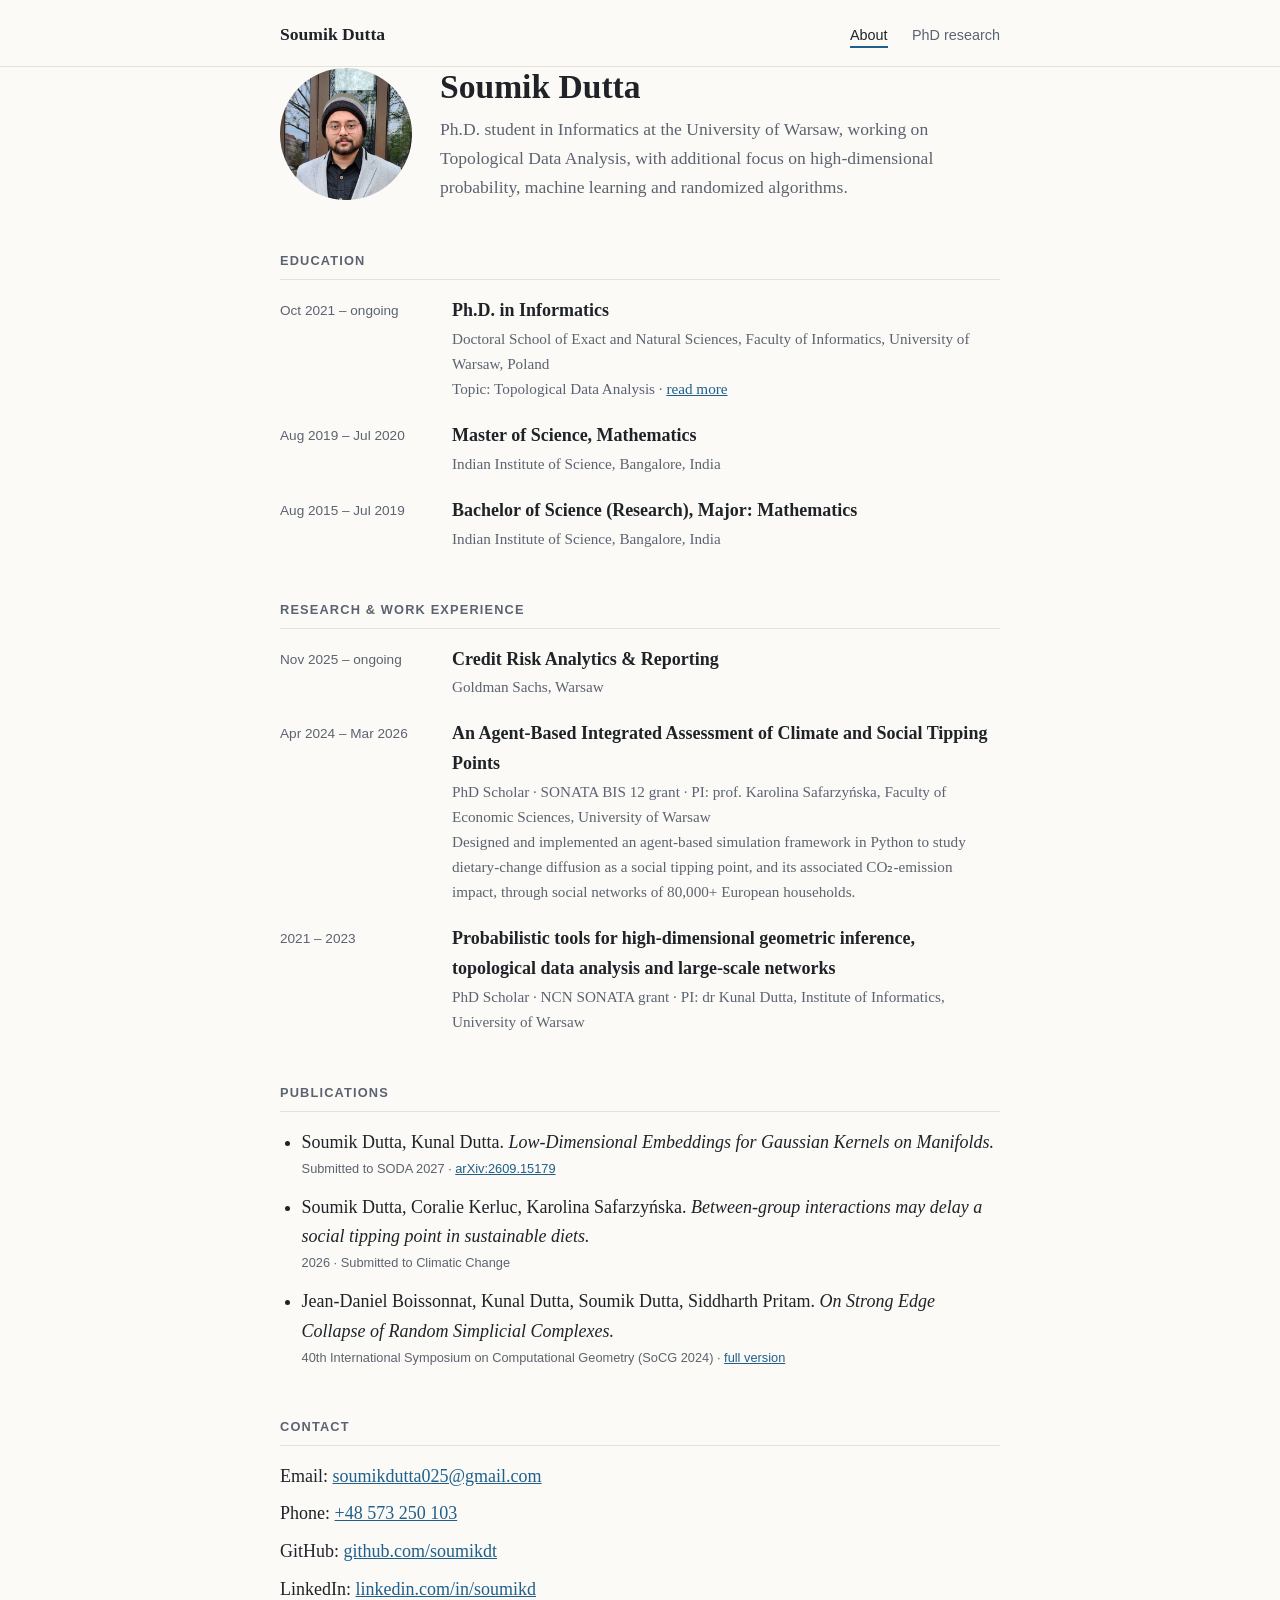
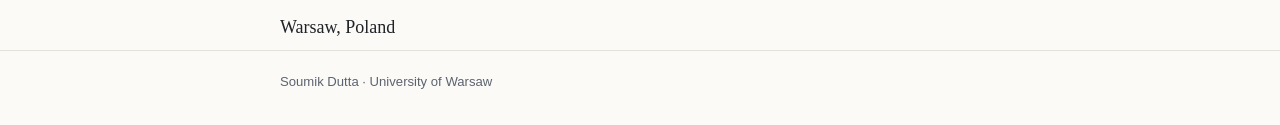
==== index.html @ a7d915f6 "Add personal site: about and PhD research pages Co-Authored-By: Claude Opus 5.5 <noreply@anthropic.c" ====
<!doctype html>
<html lang="en">
<head>
  <meta charset="utf-8">
  <meta name="viewport" content="width=device-width, initial-scale=1">
  <title>Soumik Dutta</title>
  <meta name="description" content="Soumik Dutta — Ph.D. student in Informatics at the University of Warsaw, working on Topological Data Analysis.">
  <link rel="stylesheet" href="style.css">
</head>
<body>

<header class="site">
  <div class="wrap">
    <a class="brand" href="index.html">Soumik Dutta</a>
    <nav>
      <a href="index.html" aria-current="page">About</a>
      <a href="research.html">PhD research</a>
    </nav>
  </div>
</header>

<main class="wrap">

  <div class="intro">
    <img src="photo.jpeg" alt="Portrait of Soumik Dutta" width="132" height="132">
    <div>
      <h1>Soumik Dutta</h1>
      <p class="lede">Ph.D. student in Informatics at the University of Warsaw, working on
      Topological Data Analysis, with additional focus on high-dimensional probability,
      machine learning and randomized algorithms.</p>
    </div>
  </div>

  <h2>Education</h2>

  <div class="entry">
    <div class="when">Oct 2021 – ongoing</div>
    <div class="what">
      <strong>Ph.D. in Informatics</strong>
      <span>Doctoral School of Exact and Natural Sciences, Faculty of Informatics, University of Warsaw, Poland</span>
      <span>Topic: Topological Data Analysis · <a href="research.html">read more</a></span>
    </div>
  </div>

  <div class="entry">
    <div class="when">Aug 2019 – Jul 2020</div>
    <div class="what">
      <strong>Master of Science, Mathematics</strong>
      <span>Indian Institute of Science, Bangalore, India</span>
    </div>
  </div>

  <div class="entry">
    <div class="when">Aug 2015 – Jul 2019</div>
    <div class="what">
      <strong>Bachelor of Science (Research), Major: Mathematics</strong>
      <span>Indian Institute of Science, Bangalore, India</span>
    </div>
  </div>

  <h2>Research &amp; work experience</h2>

  <div class="entry">
    <div class="when">Nov 2025 – ongoing</div>
    <div class="what">
      <strong>Credit Risk Analytics &amp; Reporting</strong>
      <span>Goldman Sachs, Warsaw</span>
    </div>
  </div>

  <div class="entry">
    <div class="when">Apr 2024 – Mar 2026</div>
    <div class="what">
      <strong>An Agent-Based Integrated Assessment of Climate and Social Tipping Points</strong>
      <span>PhD Scholar · SONATA BIS 12 grant · PI: prof. Karolina Safarzyńska, Faculty of Economic Sciences, University of Warsaw</span>
      <span>Designed and implemented an agent-based simulation framework in Python to study
      dietary-change diffusion as a social tipping point, and its associated CO₂-emission
      impact, through social networks of 80,000+ European households.</span>
    </div>
  </div>

  <div class="entry">
    <div class="when">2021 – 2023</div>
    <div class="what">
      <strong>Probabilistic tools for high-dimensional geometric inference, topological data analysis and large-scale networks</strong>
      <span>PhD Scholar · NCN SONATA grant · PI: dr Kunal Dutta, Institute of Informatics, University of Warsaw</span>
    </div>
  </div>

  <h2>Publications</h2>

  <ul class="pubs">
    <li>
      Soumik Dutta, Kunal Dutta.
      <em>Low-Dimensional Embeddings for Gaussian Kernels on Manifolds.</em>
      <span class="status">Submitted to SODA 2027 · <a href="http://arxiv.org/abs/2609.15179">arXiv:2609.15179</a></span>
    </li>
    <li>
      Soumik Dutta, Coralie Kerluc, Karolina Safarzyńska.
      <em>Between-group interactions may delay a social tipping point in sustainable diets.</em>
      <span class="status">2026 · Submitted to Climatic Change</span>
    </li>
    <li>
      Jean-Daniel Boissonnat, Kunal Dutta, Soumik Dutta, Siddharth Pritam.
      <em>On Strong Edge Collapse of Random Simplicial Complexes.</em>
      <span class="status">40th International Symposium on Computational Geometry (SoCG 2024) ·
      <a href="https://www.researchgate.net/publication/379119064_On_Edge_Collapse_of_Random_Simplicial_Complexes">full version</a></span>
    </li>
  </ul>

  <h2>Contact</h2>

  <ul class="plain">
    <li>Email: <a href="mailto:soumikdutta025@gmail.com">soumikdutta025@gmail.com</a></li>
    <li>Phone: <a href="tel:+48573250103">+48 573 250 103</a></li>
    <li>GitHub: <a href="https://github.com/soumikdt">github.com/soumikdt</a></li>
    <li>LinkedIn: <a href="https://www.linkedin.com/in/soumikd/">linkedin.com/in/soumikd</a></li>
    <li>Warsaw, Poland</li>
  </ul>

</main>

<footer class="site">
  <div class="wrap">Soumik Dutta · University of Warsaw</div>
</footer>

</body>
</html>
---- style.css ----
:root {
  --bg: #fbfaf7;
  --surface: #ffffff;
  --text: #1f2328;
  --muted: #5c6370;
  --line: #e4e1d9;
  --accent: #1f5f8b;
}

@media (prefers-color-scheme: dark) {
  :root {
    --bg: #15181c;
    --surface: #1c2026;
    --text: #e6e4df;
    --muted: #9aa1ac;
    --line: #2c323a;
    --accent: #7db8e0;
  }
}

* { box-sizing: border-box; }

html { -webkit-text-size-adjust: 100%; }

body {
  margin: 0;
  background: var(--bg);
  color: var(--text);
  font-family: Charter, "Bitstream Charter", "Iowan Old Style", Georgia, serif;
  font-size: 18px;
  line-height: 1.65;
}

.wrap {
  max-width: 760px;
  margin: 0 auto;
  padding: 0 20px;
}

header.site {
  border-bottom: 1px solid var(--line);
}

header.site .wrap {
  display: flex;
  flex-wrap: wrap;
  align-items: baseline;
  justify-content: space-between;
  gap: 8px 24px;
  padding-top: 20px;
  padding-bottom: 16px;
}

.brand {
  font-weight: 700;
  font-size: 1.1rem;
  color: var(--text);
  text-decoration: none;
}

nav a {
  font-family: -apple-system, BlinkMacSystemFont, "Segoe UI", Helvetica, Arial, sans-serif;
  font-size: 0.9rem;
  color: var(--muted);
  text-decoration: none;
  margin-left: 20px;
  padding-bottom: 3px;
}

nav a:first-child { margin-left: 0; }
nav a:hover { color: var(--text); }
nav a[aria-current="page"] {
  color: var(--text);
  border-bottom: 2px solid var(--accent);
}

main { padding: 44px 0 56px; }

h1 {
  font-size: 2.1rem;
  line-height: 1.2;
  margin: 0 0 8px;
  text-wrap: balance;
}

h2 {
  font-family: -apple-system, BlinkMacSystemFont, "Segoe UI", Helvetica, Arial, sans-serif;
  font-size: 0.8rem;
  font-weight: 600;
  letter-spacing: 0.09em;
  text-transform: uppercase;
  color: var(--muted);
  margin: 48px 0 16px;
  padding-bottom: 8px;
  border-bottom: 1px solid var(--line);
}

h3 {
  font-size: 1.15rem;
  line-height: 1.35;
  margin: 28px 0 6px;
}

p { margin: 0 0 16px; }

a { color: var(--accent); }

.lede {
  font-size: 1.1rem;
  color: var(--muted);
  margin-bottom: 0;
}

.intro {
  display: flex;
  gap: 28px;
  align-items: center;
}

.intro img {
  width: 132px;
  height: 132px;
  border-radius: 50%;
  object-fit: cover;
  flex: none;
}

.entry {
  display: grid;
  grid-template-columns: 9.5rem 1fr;
  gap: 4px 20px;
  margin-bottom: 20px;
}

.entry .when {
  font-family: -apple-system, BlinkMacSystemFont, "Segoe UI", Helvetica, Arial, sans-serif;
  font-size: 0.85rem;
  color: var(--muted);
  padding-top: 4px;
  font-variant-numeric: tabular-nums;
}

.entry .what strong { display: block; }
.entry .what span { color: var(--muted); font-size: 0.95rem; display: block; }

ul.plain {
  list-style: none;
  padding: 0;
  margin: 0;
}

ul.plain li { margin-bottom: 8px; }

ul.pubs {
  padding-left: 1.2em;
  margin: 0;
}

ul.pubs li { margin-bottom: 14px; }

.status {
  font-family: -apple-system, BlinkMacSystemFont, "Segoe UI", Helvetica, Arial, sans-serif;
  font-size: 0.8rem;
  color: var(--muted);
  display: block;
}

.note {
  background: var(--surface);
  border: 1px solid var(--line);
  border-left: 3px solid var(--accent);
  border-radius: 4px;
  padding: 14px 18px;
  margin: 18px 0;
  overflow-x: auto;
}

.note p:last-child { margin-bottom: 0; }

.math {
  font-style: italic;
  white-space: nowrap;
}

footer.site {
  border-top: 1px solid var(--line);
  color: var(--muted);
  font-family: -apple-system, BlinkMacSystemFont, "Segoe UI", Helvetica, Arial, sans-serif;
  font-size: 0.82rem;
  padding: 20px 0 32px;
}

@media (max-width: 560px) {
  body { font-size: 17px; }
  h1 { font-size: 1.75rem; }
  .intro { flex-direction: column; align-items: flex-start; gap: 18px; }
  .entry { grid-template-columns: 1fr; gap: 0; }
  .entry .when { padding-top: 0; }
  main { padding-top: 32px; }
}
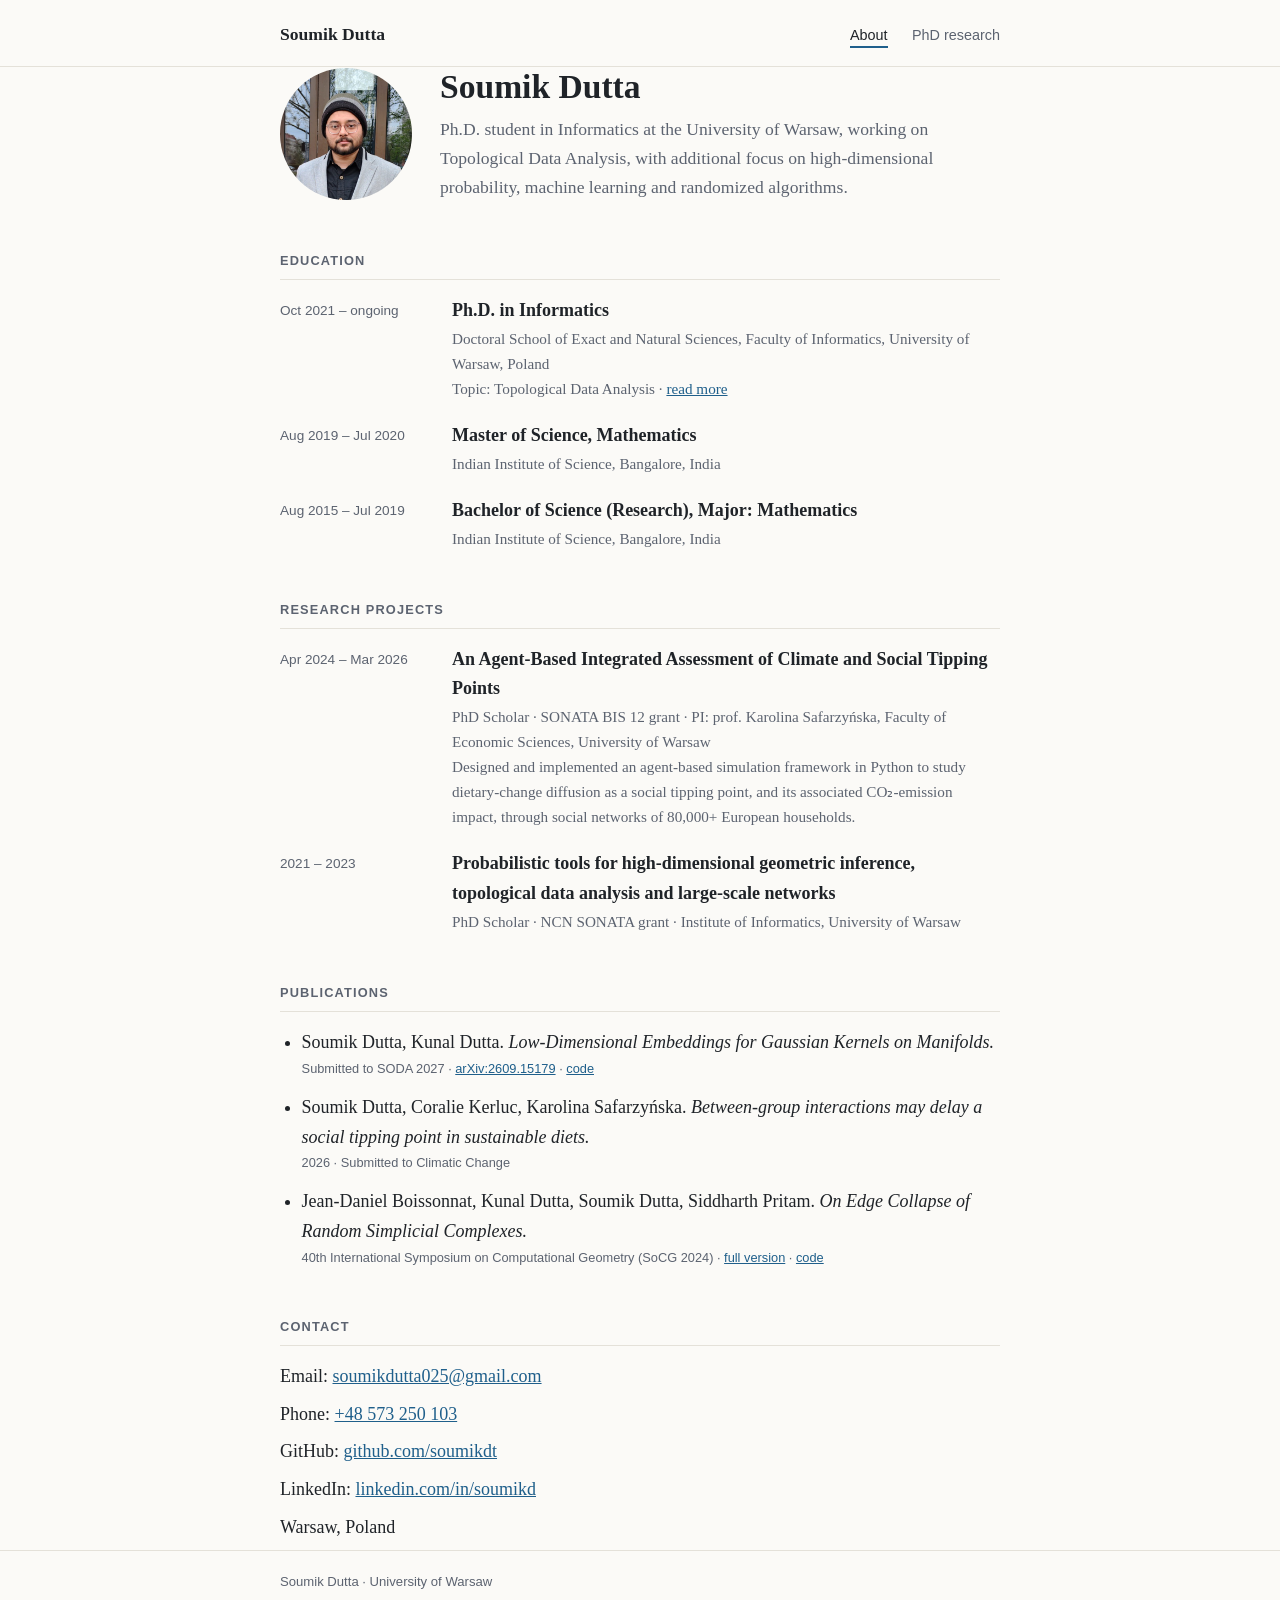
==== commit 36a6a5cd: "Use edge collapse, RFF and colorful Caratheodory repos; drop employer and supervisor mentions Co-Aut" ====
--- a/index.html
+++ b/index.html
@@ -58,15 +58,7 @@
     </div>
   </div>
 
-  <h2>Research &amp; work experience</h2>
-
-  <div class="entry">
-    <div class="when">Nov 2025 – ongoing</div>
-    <div class="what">
-      <strong>Credit Risk Analytics &amp; Reporting</strong>
-      <span>Goldman Sachs, Warsaw</span>
-    </div>
-  </div>
+  <h2>Research projects</h2>
 
   <div class="entry">
     <div class="when">Apr 2024 – Mar 2026</div>
@@ -83,7 +75,7 @@
     <div class="when">2021 – 2023</div>
     <div class="what">
       <strong>Probabilistic tools for high-dimensional geometric inference, topological data analysis and large-scale networks</strong>
-      <span>PhD Scholar · NCN SONATA grant · PI: dr Kunal Dutta, Institute of Informatics, University of Warsaw</span>
+      <span>PhD Scholar · NCN SONATA grant · Institute of Informatics, University of Warsaw</span>
     </div>
   </div>
 
@@ -93,7 +85,8 @@
     <li>
       Soumik Dutta, Kunal Dutta.
       <em>Low-Dimensional Embeddings for Gaussian Kernels on Manifolds.</em>
-      <span class="status">Submitted to SODA 2027 · <a href="http://arxiv.org/abs/2609.15179">arXiv:2609.15179</a></span>
+      <span class="status">Submitted to SODA 2027 · <a href="http://arxiv.org/abs/2609.15179">arXiv:2609.15179</a> ·
+      <a href="https://github.com/soumikdt/rff-manifold-demo">code</a></span>
     </li>
     <li>
       Soumik Dutta, Coralie Kerluc, Karolina Safarzyńska.
@@ -102,9 +95,10 @@
     </li>
     <li>
       Jean-Daniel Boissonnat, Kunal Dutta, Soumik Dutta, Siddharth Pritam.
-      <em>On Strong Edge Collapse of Random Simplicial Complexes.</em>
+      <em>On Edge Collapse of Random Simplicial Complexes.</em>
       <span class="status">40th International Symposium on Computational Geometry (SoCG 2024) ·
-      <a href="https://www.researchgate.net/publication/379119064_On_Edge_Collapse_of_Random_Simplicial_Complexes">full version</a></span>
+      <a href="https://www.researchgate.net/publication/379119064_On_Edge_Collapse_of_Random_Simplicial_Complexes">full version</a> ·
+      <a href="https://github.com/soumikdt/Edge-Collapse-On-Random-Clique-Complex">code</a></span>
     </li>
   </ul>
 
--- a/style.css
+++ b/style.css
@@ -198,3 +198,19 @@
   .entry .when { padding-top: 0; }
   main { padding-top: 32px; }
 }
+
+figure { margin: 20px 0; }
+figure img {
+  display: block;
+  width: 100%;
+  height: auto;
+  background: #fff;
+  border: 1px solid var(--line);
+  border-radius: 4px;
+}
+figcaption {
+  font-family: -apple-system, BlinkMacSystemFont, "Segoe UI", Helvetica, Arial, sans-serif;
+  font-size: 0.82rem;
+  color: var(--muted);
+  margin-top: 8px;
+}
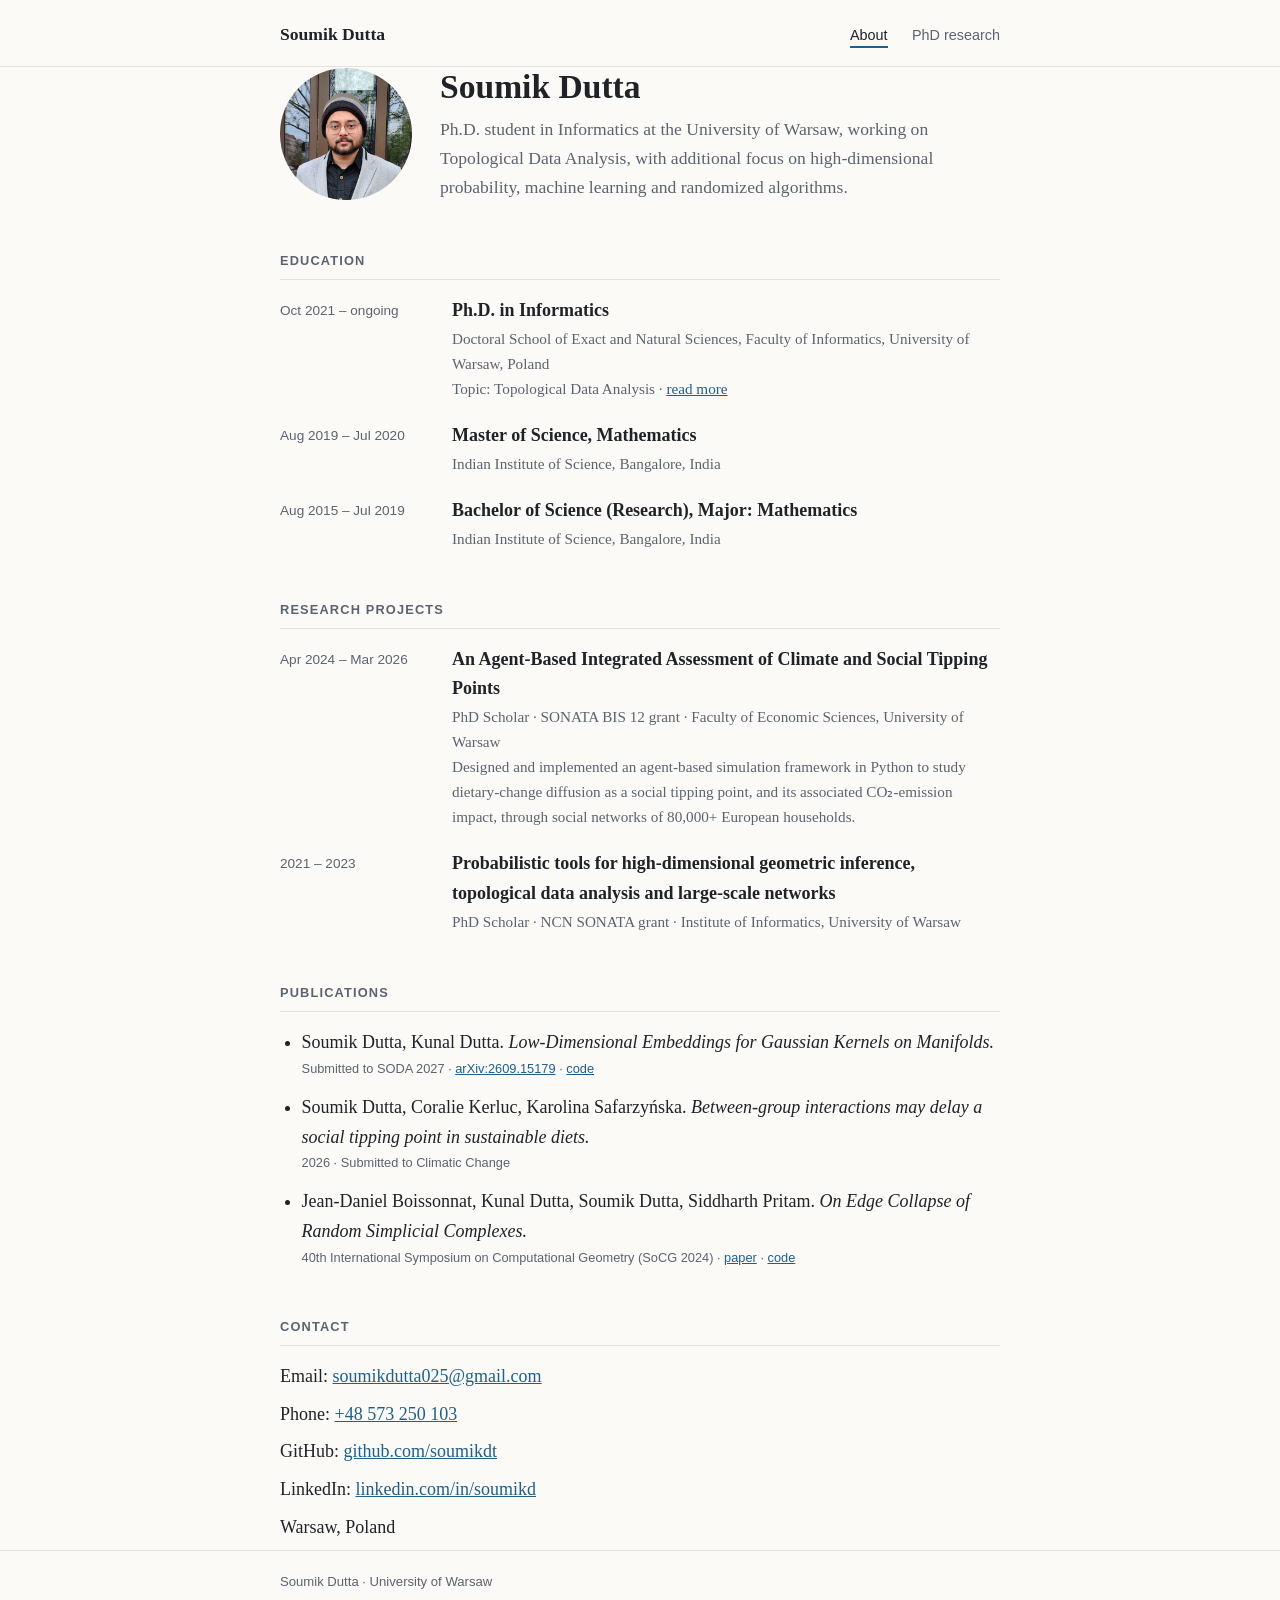
==== commit c969fc7f: "Focus research page on the two papers; remove PI names; link DROPS and arXiv Co-Authored-By: Claude " ====
--- a/index.html
+++ b/index.html
@@ -64,7 +64,7 @@
     <div class="when">Apr 2024 – Mar 2026</div>
     <div class="what">
       <strong>An Agent-Based Integrated Assessment of Climate and Social Tipping Points</strong>
-      <span>PhD Scholar · SONATA BIS 12 grant · PI: prof. Karolina Safarzyńska, Faculty of Economic Sciences, University of Warsaw</span>
+      <span>PhD Scholar · SONATA BIS 12 grant · Faculty of Economic Sciences, University of Warsaw</span>
       <span>Designed and implemented an agent-based simulation framework in Python to study
       dietary-change diffusion as a social tipping point, and its associated CO₂-emission
       impact, through social networks of 80,000+ European households.</span>
@@ -85,7 +85,7 @@
     <li>
       Soumik Dutta, Kunal Dutta.
       <em>Low-Dimensional Embeddings for Gaussian Kernels on Manifolds.</em>
-      <span class="status">Submitted to SODA 2027 · <a href="http://arxiv.org/abs/2609.15179">arXiv:2609.15179</a> ·
+      <span class="status">Submitted to SODA 2027 · <a href="https://arxiv.org/abs/2609.15179">arXiv:2609.15179</a> ·
       <a href="https://github.com/soumikdt/rff-manifold-demo">code</a></span>
     </li>
     <li>
@@ -97,7 +97,7 @@
       Jean-Daniel Boissonnat, Kunal Dutta, Soumik Dutta, Siddharth Pritam.
       <em>On Edge Collapse of Random Simplicial Complexes.</em>
       <span class="status">40th International Symposium on Computational Geometry (SoCG 2024) ·
-      <a href="https://www.researchgate.net/publication/379119064_On_Edge_Collapse_of_Random_Simplicial_Complexes">full version</a> ·
+      <a href="https://drops.dagstuhl.de/entities/document/10.4230/LIPIcs.SoCG.2024.21">paper</a> ·
       <a href="https://github.com/soumikdt/Edge-Collapse-On-Random-Clique-Complex">code</a></span>
     </li>
   </ul>
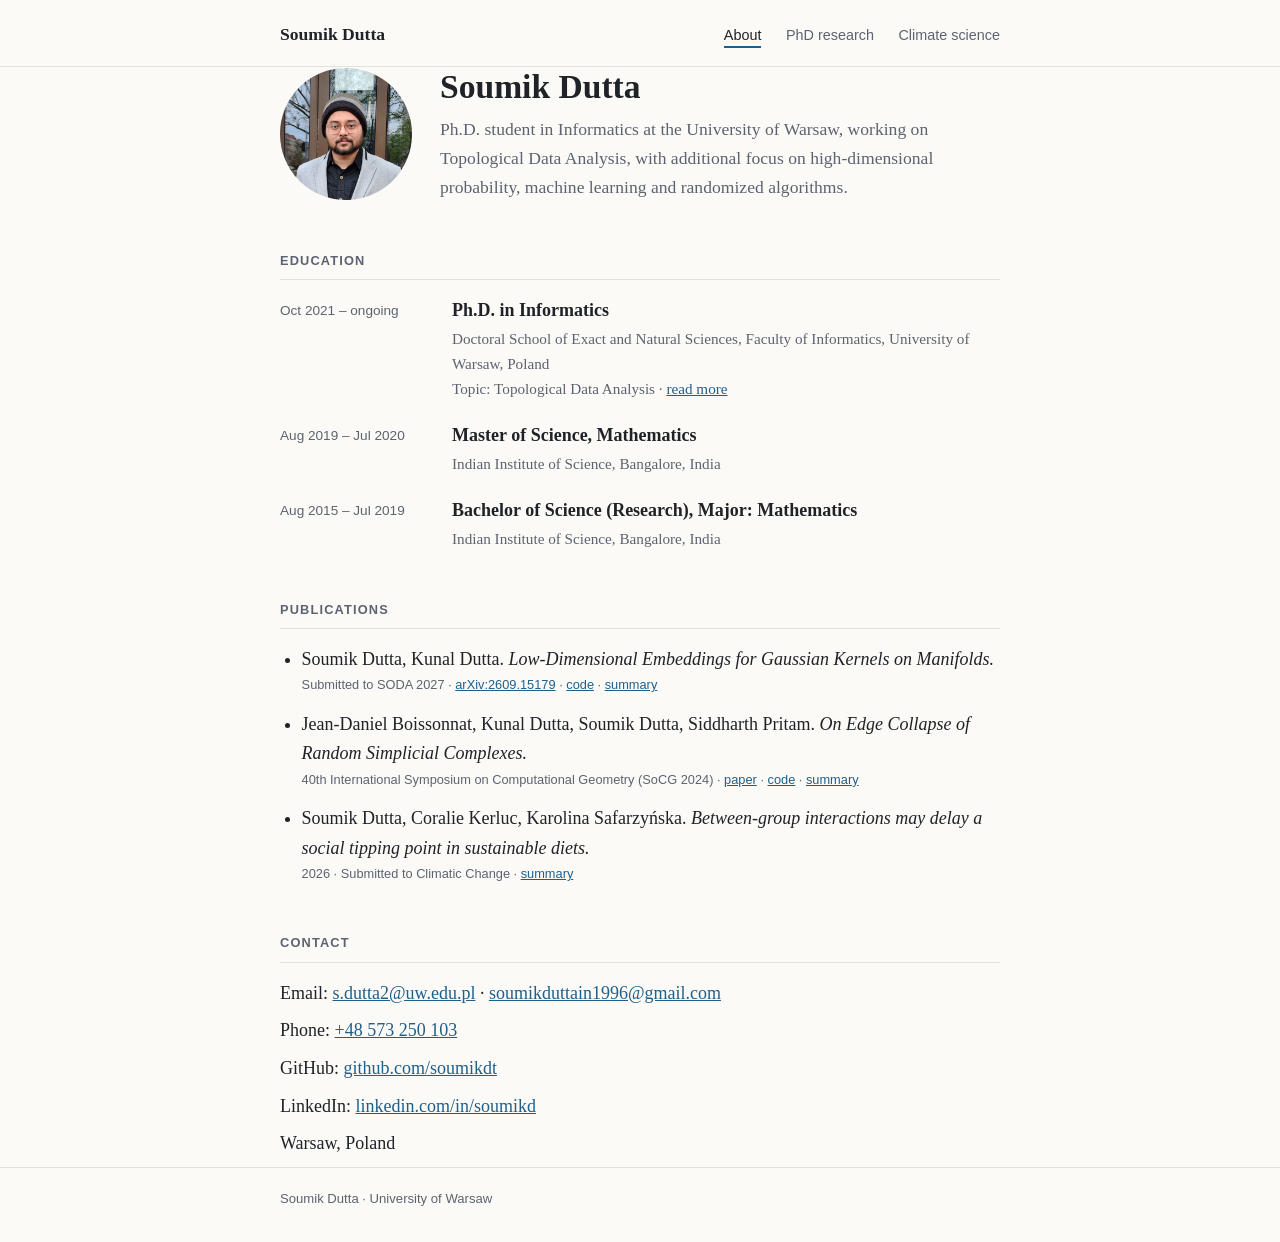
==== commit 03296cce: "Add research sub-tabs with figures and a climate science page; update contact emails Drop the resear" ====
--- a/index.html
+++ b/index.html
@@ -15,6 +15,7 @@
     <nav>
       <a href="index.html" aria-current="page">About</a>
       <a href="research.html">PhD research</a>
+      <a href="climate.html">Climate science</a>
     </nav>
   </div>
 </header>
@@ -58,27 +59,6 @@
     </div>
   </div>
 
-  <h2>Research projects</h2>
-
-  <div class="entry">
-    <div class="when">Apr 2024 – Mar 2026</div>
-    <div class="what">
-      <strong>An Agent-Based Integrated Assessment of Climate and Social Tipping Points</strong>
-      <span>PhD Scholar · SONATA BIS 12 grant · Faculty of Economic Sciences, University of Warsaw</span>
-      <span>Designed and implemented an agent-based simulation framework in Python to study
-      dietary-change diffusion as a social tipping point, and its associated CO₂-emission
-      impact, through social networks of 80,000+ European households.</span>
-    </div>
-  </div>
-
-  <div class="entry">
-    <div class="when">2021 – 2023</div>
-    <div class="what">
-      <strong>Probabilistic tools for high-dimensional geometric inference, topological data analysis and large-scale networks</strong>
-      <span>PhD Scholar · NCN SONATA grant · Institute of Informatics, University of Warsaw</span>
-    </div>
-  </div>
-
   <h2>Publications</h2>
 
   <ul class="pubs">
@@ -86,26 +66,30 @@
       Soumik Dutta, Kunal Dutta.
       <em>Low-Dimensional Embeddings for Gaussian Kernels on Manifolds.</em>
       <span class="status">Submitted to SODA 2027 · <a href="https://arxiv.org/abs/2609.15179">arXiv:2609.15179</a> ·
-      <a href="https://github.com/soumikdt/rff-manifold-demo">code</a></span>
-    </li>
-    <li>
-      Soumik Dutta, Coralie Kerluc, Karolina Safarzyńska.
-      <em>Between-group interactions may delay a social tipping point in sustainable diets.</em>
-      <span class="status">2026 · Submitted to Climatic Change</span>
+      <a href="https://github.com/soumikdt/rff-manifold-demo">code</a> ·
+      <a href="research.html#rff">summary</a></span>
     </li>
     <li>
       Jean-Daniel Boissonnat, Kunal Dutta, Soumik Dutta, Siddharth Pritam.
       <em>On Edge Collapse of Random Simplicial Complexes.</em>
       <span class="status">40th International Symposium on Computational Geometry (SoCG 2024) ·
       <a href="https://drops.dagstuhl.de/entities/document/10.4230/LIPIcs.SoCG.2024.21">paper</a> ·
-      <a href="https://github.com/soumikdt/Edge-Collapse-On-Random-Clique-Complex">code</a></span>
+      <a href="https://github.com/soumikdt/Edge-Collapse-On-Random-Clique-Complex">code</a> ·
+      <a href="research.html#tda">summary</a></span>
+    </li>
+    <li>
+      Soumik Dutta, Coralie Kerluc, Karolina Safarzyńska.
+      <em>Between-group interactions may delay a social tipping point in sustainable diets.</em>
+      <span class="status">2026 · Submitted to Climatic Change ·
+      <a href="climate.html">summary</a></span>
     </li>
   </ul>
 
   <h2>Contact</h2>
 
   <ul class="plain">
-    <li>Email: <a href="mailto:soumikdutta025@gmail.com">soumikdutta025@gmail.com</a></li>
+    <li>Email: <a href="mailto:s.dutta2@uw.edu.pl">s.dutta2@uw.edu.pl</a> ·
+      <a href="mailto:soumikduttain1996@gmail.com">soumikduttain1996@gmail.com</a></li>
     <li>Phone: <a href="tel:+48573250103">+48 573 250 103</a></li>
     <li>GitHub: <a href="https://github.com/soumikdt">github.com/soumikdt</a></li>
     <li>LinkedIn: <a href="https://www.linkedin.com/in/soumikd/">linkedin.com/in/soumikd</a></li>
--- a/style.css
+++ b/style.css
@@ -214,3 +214,30 @@
   color: var(--muted);
   margin-top: 8px;
 }
+
+.tabs {
+  display: flex;
+  flex-wrap: wrap;
+  gap: 4px 24px;
+  margin: 36px 0 0;
+  border-bottom: 1px solid var(--line);
+}
+
+.tabs a {
+  font-family: -apple-system, BlinkMacSystemFont, "Segoe UI", Helvetica, Arial, sans-serif;
+  font-size: 0.9rem;
+  color: var(--muted);
+  text-decoration: none;
+  padding: 8px 0;
+  margin-bottom: -1px;
+  border-bottom: 2px solid transparent;
+}
+
+.tabs a:hover { color: var(--text); }
+.tabs a[aria-selected="true"] {
+  color: var(--text);
+  border-bottom-color: var(--accent);
+}
+
+.tab-panel { padding-top: 28px; }
+.tab-panel > h2:first-child { margin-top: 4px; }
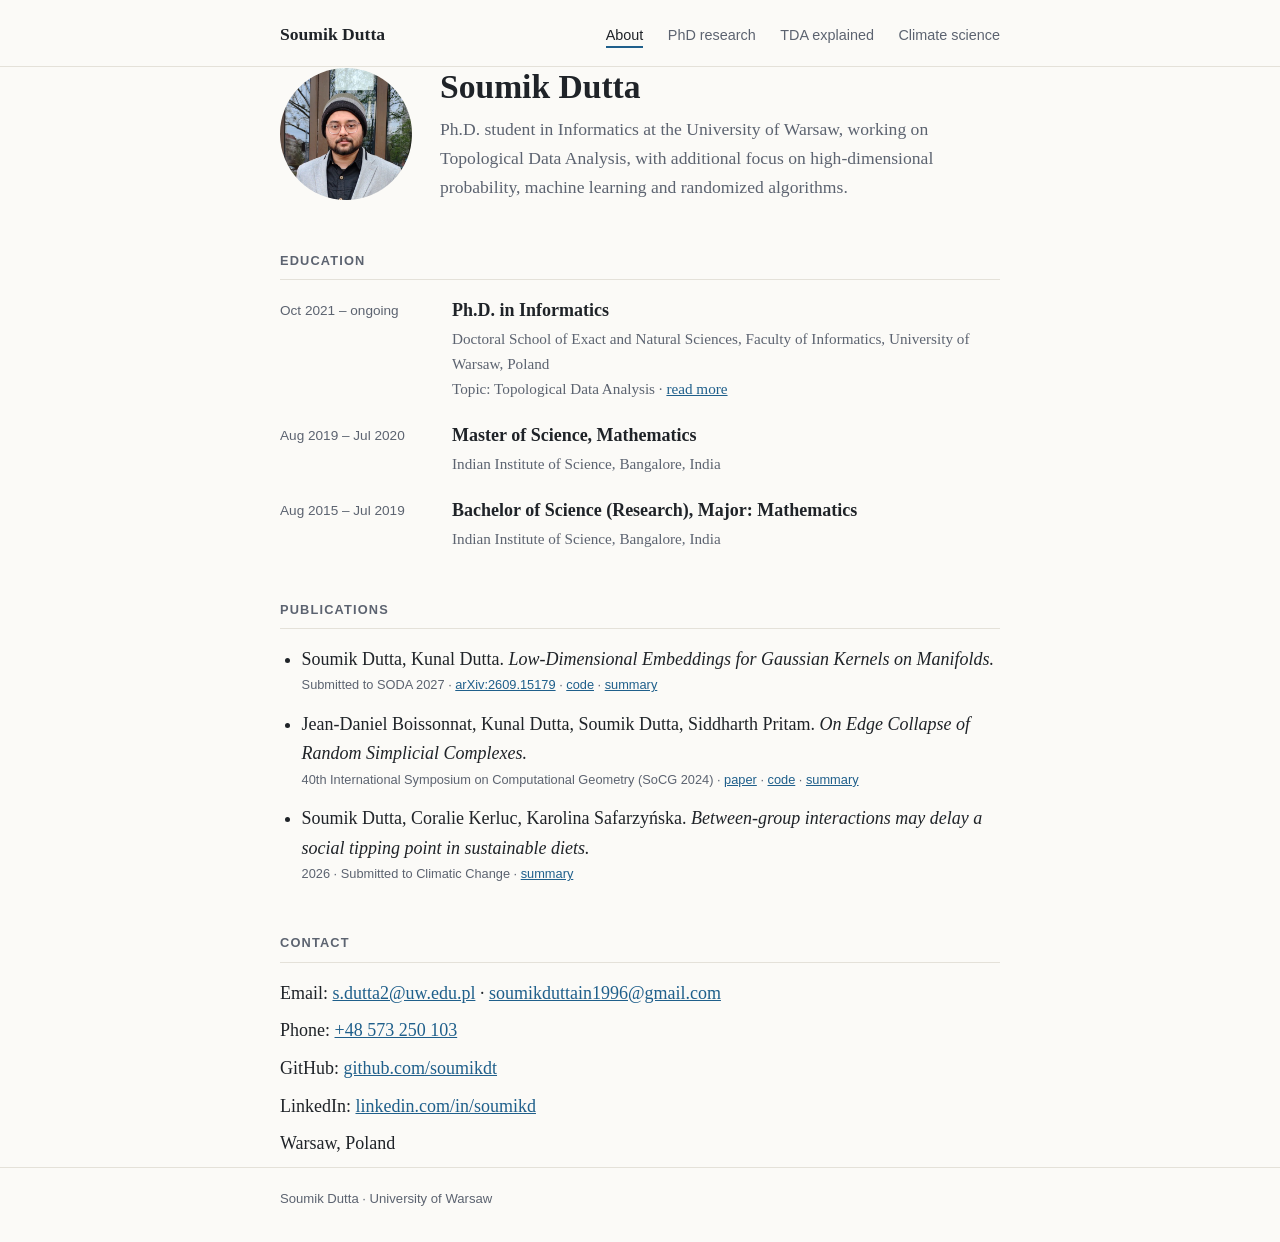
==== commit 784802ea: "Add TDA explained page with SoCG 2024 slides and poster Co-Authored-By: Claude Opus 5.5 <noreply@ant" ====
--- a/index.html
+++ b/index.html
@@ -15,6 +15,7 @@
     <nav>
       <a href="index.html" aria-current="page">About</a>
       <a href="research.html">PhD research</a>
+      <a href="tda.html">TDA explained</a>
       <a href="climate.html">Climate science</a>
     </nav>
   </div>
--- a/style.css
+++ b/style.css
@@ -241,3 +241,25 @@
 
 .tab-panel { padding-top: 28px; }
 .tab-panel > h2:first-child { margin-top: 4px; }
+
+.slides {
+  display: grid;
+  grid-template-columns: 1fr 1fr;
+  gap: 12px;
+  margin: 20px 0 10px;
+}
+
+.slides img {
+  display: block;
+  width: 100%;
+  height: auto;
+  background: #fff;
+  border: 1px solid var(--line);
+  border-radius: 4px;
+}
+
+@media (max-width: 560px) {
+  .slides { grid-template-columns: 1fr; }
+}
+
+main ul:not(.plain):not(.pubs) li { margin-bottom: 8px; }
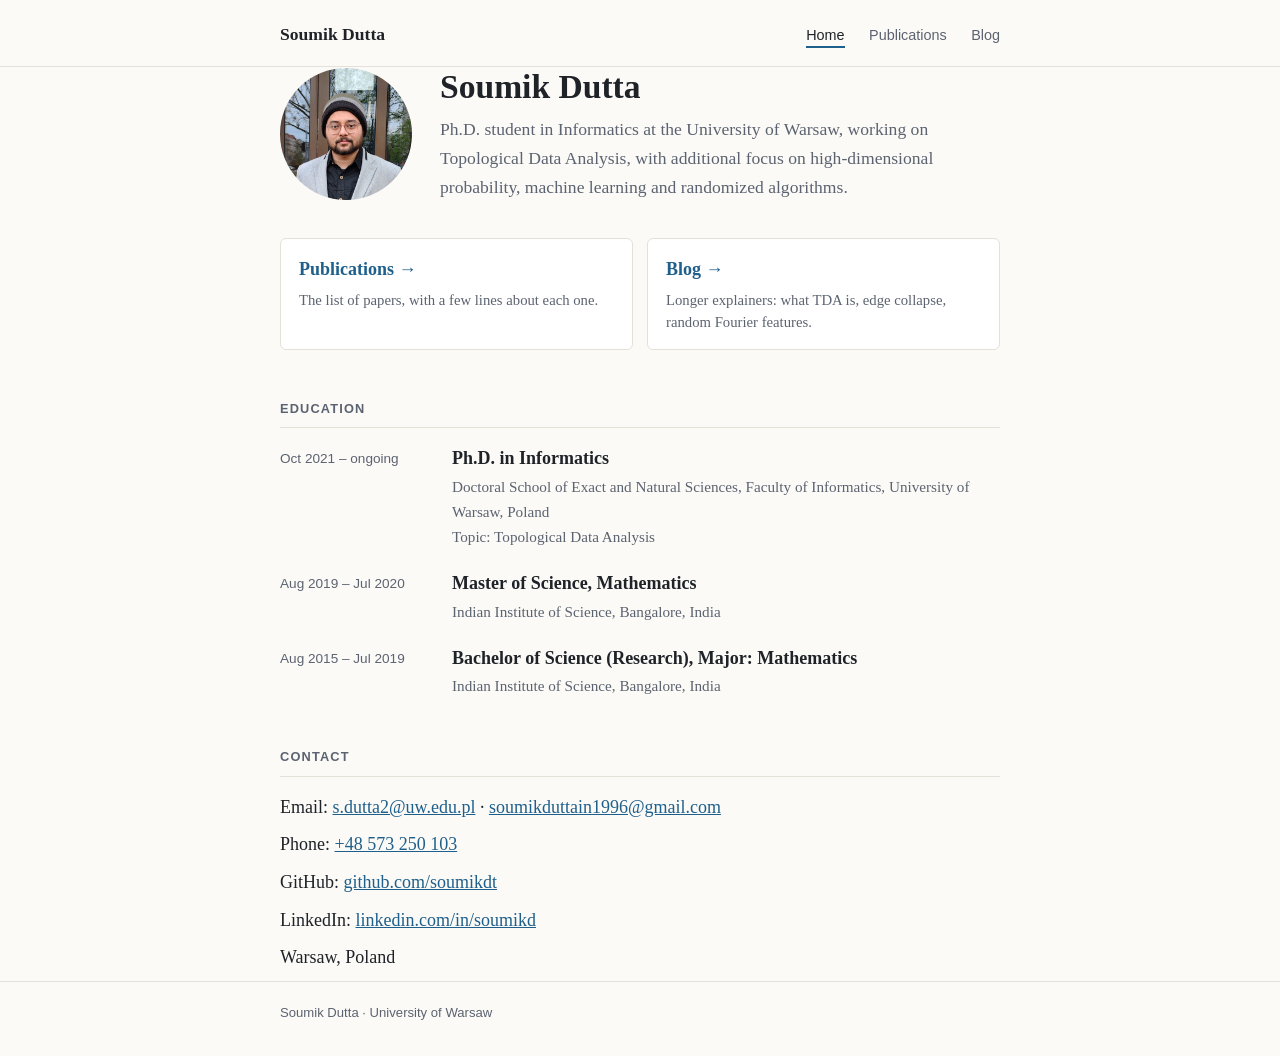
==== commit 2bc2d5a3: "Restructure site into Home, Publications and Blog Add a landing page, a publications page with a sho" ====
--- a/index.html
+++ b/index.html
@@ -13,10 +13,9 @@
   <div class="wrap">
     <a class="brand" href="index.html">Soumik Dutta</a>
     <nav>
-      <a href="index.html" aria-current="page">About</a>
-      <a href="research.html">PhD research</a>
-      <a href="tda.html">TDA explained</a>
-      <a href="climate.html">Climate science</a>
+      <a href="index.html" aria-current="page">Home</a>
+      <a href="publications.html">Publications</a>
+      <a href="blog.html">Blog</a>
     </nav>
   </div>
 </header>
@@ -33,6 +32,17 @@
     </div>
   </div>
 
+  <div class="cards">
+    <a class="card" href="publications.html">
+      <strong>Publications</strong>
+      <span>The list of papers, with a few lines about each one.</span>
+    </a>
+    <a class="card" href="blog.html">
+      <strong>Blog</strong>
+      <span>Longer explainers: what TDA is, edge collapse, random Fourier features.</span>
+    </a>
+  </div>
+
   <h2>Education</h2>
 
   <div class="entry">
@@ -40,7 +50,7 @@
     <div class="what">
       <strong>Ph.D. in Informatics</strong>
       <span>Doctoral School of Exact and Natural Sciences, Faculty of Informatics, University of Warsaw, Poland</span>
-      <span>Topic: Topological Data Analysis · <a href="research.html">read more</a></span>
+      <span>Topic: Topological Data Analysis</span>
     </div>
   </div>
 
@@ -59,32 +69,6 @@
       <span>Indian Institute of Science, Bangalore, India</span>
     </div>
   </div>
-
-  <h2>Publications</h2>
-
-  <ul class="pubs">
-    <li>
-      Soumik Dutta, Kunal Dutta.
-      <em>Low-Dimensional Embeddings for Gaussian Kernels on Manifolds.</em>
-      <span class="status">Submitted to SODA 2027 · <a href="https://arxiv.org/abs/2609.15179">arXiv:2609.15179</a> ·
-      <a href="https://github.com/soumikdt/rff-manifold-demo">code</a> ·
-      <a href="research.html#rff">summary</a></span>
-    </li>
-    <li>
-      Jean-Daniel Boissonnat, Kunal Dutta, Soumik Dutta, Siddharth Pritam.
-      <em>On Edge Collapse of Random Simplicial Complexes.</em>
-      <span class="status">40th International Symposium on Computational Geometry (SoCG 2024) ·
-      <a href="https://drops.dagstuhl.de/entities/document/10.4230/LIPIcs.SoCG.2024.21">paper</a> ·
-      <a href="https://github.com/soumikdt/Edge-Collapse-On-Random-Clique-Complex">code</a> ·
-      <a href="research.html#tda">summary</a></span>
-    </li>
-    <li>
-      Soumik Dutta, Coralie Kerluc, Karolina Safarzyńska.
-      <em>Between-group interactions may delay a social tipping point in sustainable diets.</em>
-      <span class="status">2026 · Submitted to Climatic Change ·
-      <a href="climate.html">summary</a></span>
-    </li>
-  </ul>
 
   <h2>Contact</h2>
 
--- a/style.css
+++ b/style.css
@@ -263,3 +263,60 @@
 }
 
 main ul:not(.plain):not(.pubs) li { margin-bottom: 8px; }
+
+figure.narrow img { max-width: 460px; margin: 0 auto; }
+
+.cards {
+  display: grid;
+  grid-template-columns: 1fr 1fr;
+  gap: 14px;
+  margin-top: 36px;
+}
+
+.card {
+  display: block;
+  background: var(--surface);
+  border: 1px solid var(--line);
+  border-radius: 6px;
+  padding: 16px 18px;
+  color: var(--text);
+  text-decoration: none;
+}
+
+.card:hover { border-color: var(--accent); }
+.card strong { display: block; color: var(--accent); }
+.card strong::after { content: " →"; }
+.card span { display: block; color: var(--muted); font-size: 0.92rem; line-height: 1.5; margin-top: 4px; }
+
+@media (max-width: 560px) {
+  .cards { grid-template-columns: 1fr; }
+}
+
+ol.pubs { padding-left: 1.4em; margin: 0; }
+ol.pubs li { margin-bottom: 14px; }
+
+.paper { margin-bottom: 36px; scroll-margin-top: 16px; }
+.paper h3 { margin-top: 0; }
+.paper .status { margin-bottom: 10px; }
+.paper .links {
+  font-family: -apple-system, BlinkMacSystemFont, "Segoe UI", Helvetica, Arial, sans-serif;
+  font-size: 0.85rem;
+  color: var(--muted);
+}
+.paper:target h3 { color: var(--accent); }
+
+ul.posts { list-style: none; padding: 0; margin: 36px 0 0; }
+ul.posts li { padding: 20px 0; border-top: 1px solid var(--line); }
+ul.posts li:last-child { border-bottom: 1px solid var(--line); }
+ul.posts li > a { font-size: 1.2rem; font-weight: 700; line-height: 1.35; text-decoration: none; }
+ul.posts li > a:hover { text-decoration: underline; }
+ul.posts p { margin: 6px 0 8px; }
+
+.crumb {
+  font-family: -apple-system, BlinkMacSystemFont, "Segoe UI", Helvetica, Arial, sans-serif;
+  font-size: 0.85rem;
+  margin-bottom: 18px;
+}
+.crumb a { text-decoration: none; }
+
+.post { margin-top: 32px; }
